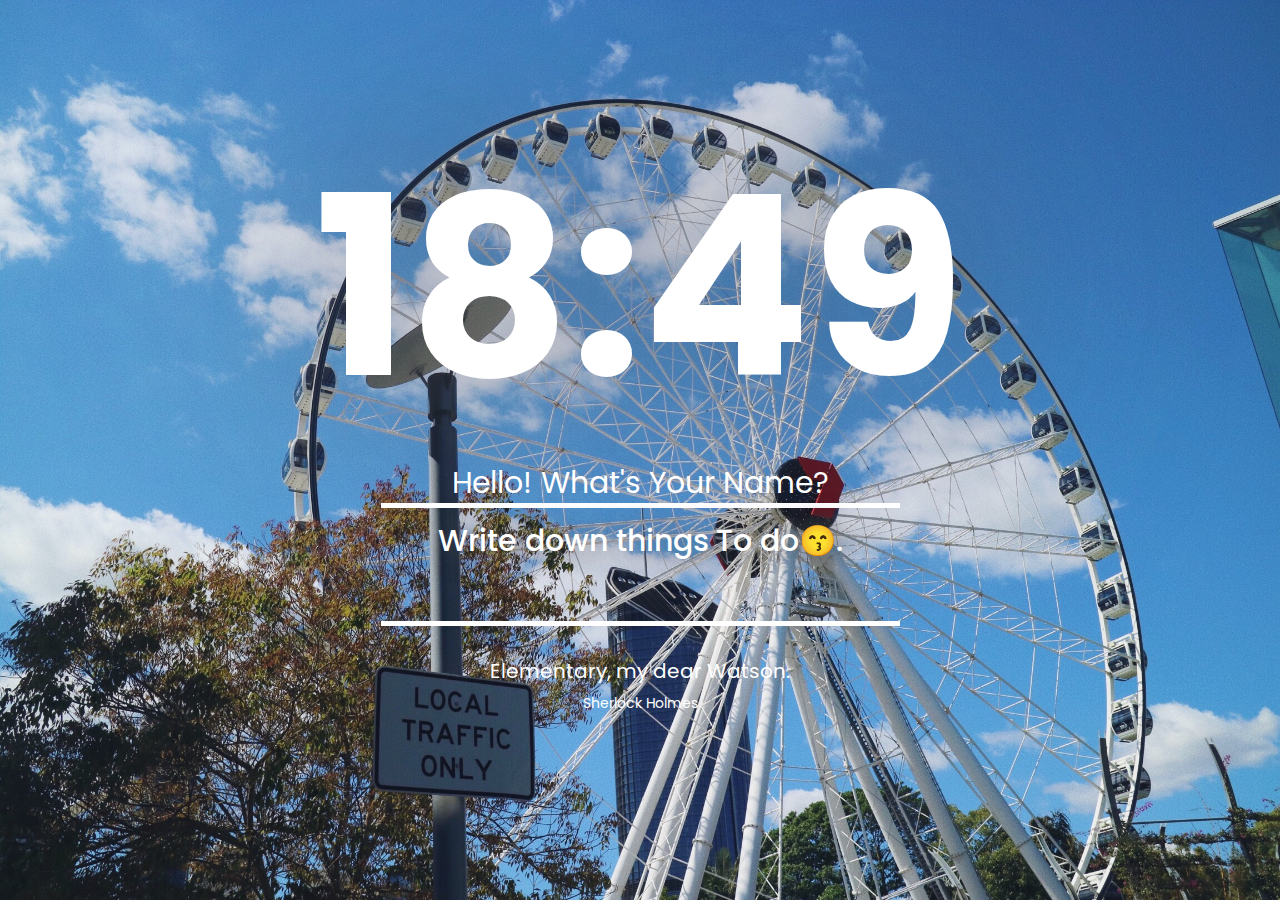
==== index.html @ 490d763f "rename index file" ====
<!DOCTYPE html>
<html lang="en">
<head>
    <meta charset="UTF-8">
    <meta http-equiv="X-UA-Compatible" content="IE=edge">
    <meta name="viewport" content="width=device-width, initial-scale=1.0">
    <link rel="stylesheet" href="css/style.css">
    <link rel="preconnect" href="https://fonts.googleapis.com">
<link rel="preconnect" href="https://fonts.gstatic.com" crossorigin>
<link href="https://fonts.googleapis.com/css2?family=Poppins:wght@100;200;300;400;500;600;700;800&display=swap" rel="stylesheet">
    <title>Momentum</title>
</head>
<body>

    
 
    <h2 id="clock">00:00</h2>
    <h1 class="hidden" id="greeting"></h1>
    <form id="login-form" class="hidden">
        <input type="text" 
        required
        maxlength="15"
        placeholder="Hello! What's Your Name?"/>
    <button>Log in</button>
    </form>

    <h5>Write down things To do😙.</h5>

    <form id="todo-form">
        <input type="text" placeholder="" />
    </form>

    <ul id="todo-list"></ul>
    <div id="quote">
        <span></span>
        <br>
        <span></span>
    </div>

    <div id="weather">
        <span></span>
        <br>
        <span></span>
    </div>
    <script src="js/clock.js"></script>  
    <script src="js/greeting.js"></script> 
    <script src="js/quotes.js"></script> 
    <script src="js/background.js"></script>
    <script src="js/todo.js"></script>
    <script src="js/weather.js"></script>
</body>
</html>
---- css/style.css ----
body {
    text-align: center;
}


input {
    border: none;
    background: transparent;
    font-size: 40px;
    border-bottom: 5px solid white;
    color: #ecf0f1;
    margin: 10px;
    text-align: center;
}

input::placeholder{
    color:white;
    font-family: 'Poppins', sans-serif;
    font-size: 30px;
}


input:focus{
    outline: none;
    font-family: 'Poppins', sans-serif;
}

h2 {
    font-size: 250px;
    color: white;

}

h5{
    color: white;
    font-size: 30px;
    margin: 0;
    text-shadow: 1px 1px 30px #525252;
    font-family: 'Poppins', sans-serif;
    font-weight: 500;
}

ul {
    color:white;
}


li button {
    border: none;
    background: transparent;
}

li {
    list-style: none;
    text-shadow: 1px 1px 90px gray;
}

#login-form button {
    display: none;
}

#clock {
    padding: 0;
    margin: 100px 0 -30px 0;
    text-shadow: 1px 1px 10000px #525252;
    font-family: 'Poppins', sans-serif;
}

#quote {
    font-size: 20px;
    color: white;
    margin-bottom: 2px;
    font-family: 'Poppins', sans-serif;
    
}

#quote span:last-child{
    font-size: 14px;
}

#todo-list {
    padding: 0;
    font-size: 20px;
}



#weather {
    color: white;
    position: fixed;
    top: 20px;
    left: 20px;
    text-shadow: 1px 1px 30px #525252;
    font-family: 'Poppins', sans-serif;
    font-weight: 500;

}

#greeting {
    color: white;
    margin: 0;
    text-shadow: 1px 1px 90px gray;
    font-family: 'Poppins', sans-serif;
}


.hidden {
    display: none;
}


img {
    position: absolute;
    top: 0;
    left: 0;
    width: 100%;
    height: 100%;
    z-index: -1;
}
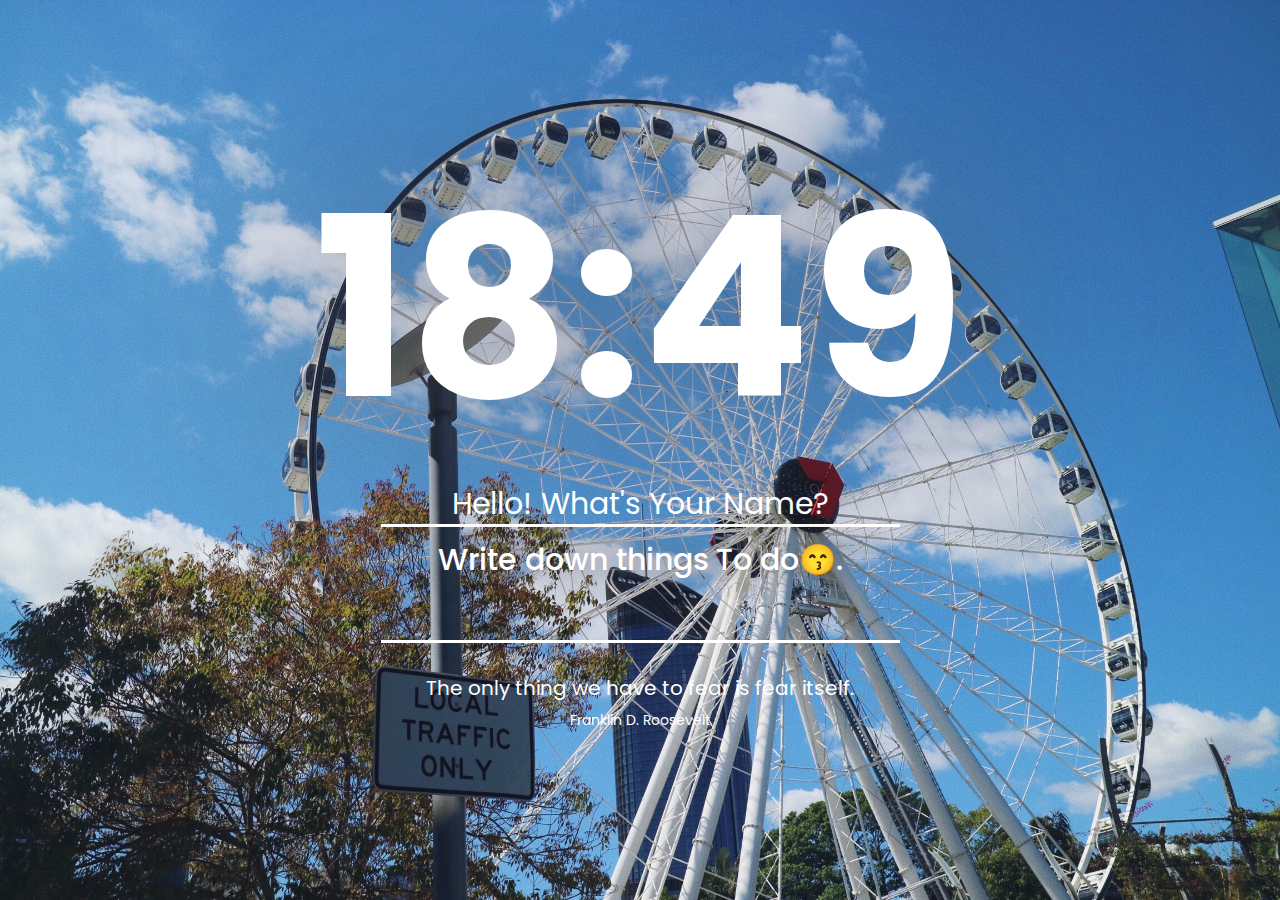
==== commit cd8b07e8: "complete 0707" ====
--- a/index.html
+++ b/index.html
@@ -38,9 +38,9 @@
     </div>
 
     <div id="weather">
-        <span></span>
+        <span class="wea-wea"></span>
         <br>
-        <span></span>
+        <span class="wea-city"></span>
     </div>
     <script src="js/clock.js"></script>  
     <script src="js/greeting.js"></script> 
--- a/css/style.css
+++ b/css/style.css
@@ -1,6 +1,7 @@
 
 body {
     text-align: center;
+    padding: 1%;
 }
 
 
@@ -8,7 +9,7 @@
     border: none;
     background: transparent;
     font-size: 40px;
-    border-bottom: 5px solid white;
+    border-bottom: 3px solid white;
     color: #ecf0f1;
     margin: 10px;
     text-align: center;
@@ -49,12 +50,14 @@
 li button {
     border: none;
     background: transparent;
+    color: white;
 }
 
 li {
     list-style: none;
     text-shadow: 1px 1px 90px gray;
 }
+
 
 #login-form button {
     display: none;
@@ -85,18 +88,6 @@
 }
 
 
-
-#weather {
-    color: white;
-    position: fixed;
-    top: 20px;
-    left: 20px;
-    text-shadow: 1px 1px 30px #525252;
-    font-family: 'Poppins', sans-serif;
-    font-weight: 500;
-
-}
-
 #greeting {
     color: white;
     margin: 0;
@@ -110,6 +101,30 @@
 }
 
 
+
+.wea-wea {
+    color: white;
+    position: fixed;
+    top: 20px;
+    left: 20px;
+    text-shadow: 1px 1px 30px #525252;
+    font-family: 'Poppins', sans-serif;
+    font-weight: 500;
+
+}
+
+.wea-city {
+    color: white;
+    position: fixed;
+    top: 40px;
+    left: 20px;
+    text-shadow: 1px 1px 30px #525252;
+    font-size: 14px;
+    font-family: 'Poppins', sans-serif;
+    font-weight: 300;
+
+}
+
 img {
     position: absolute;
     top: 0;
@@ -117,5 +132,7 @@
     width: 100%;
     height: 100%;
     z-index: -1;
+
 }
 
+
